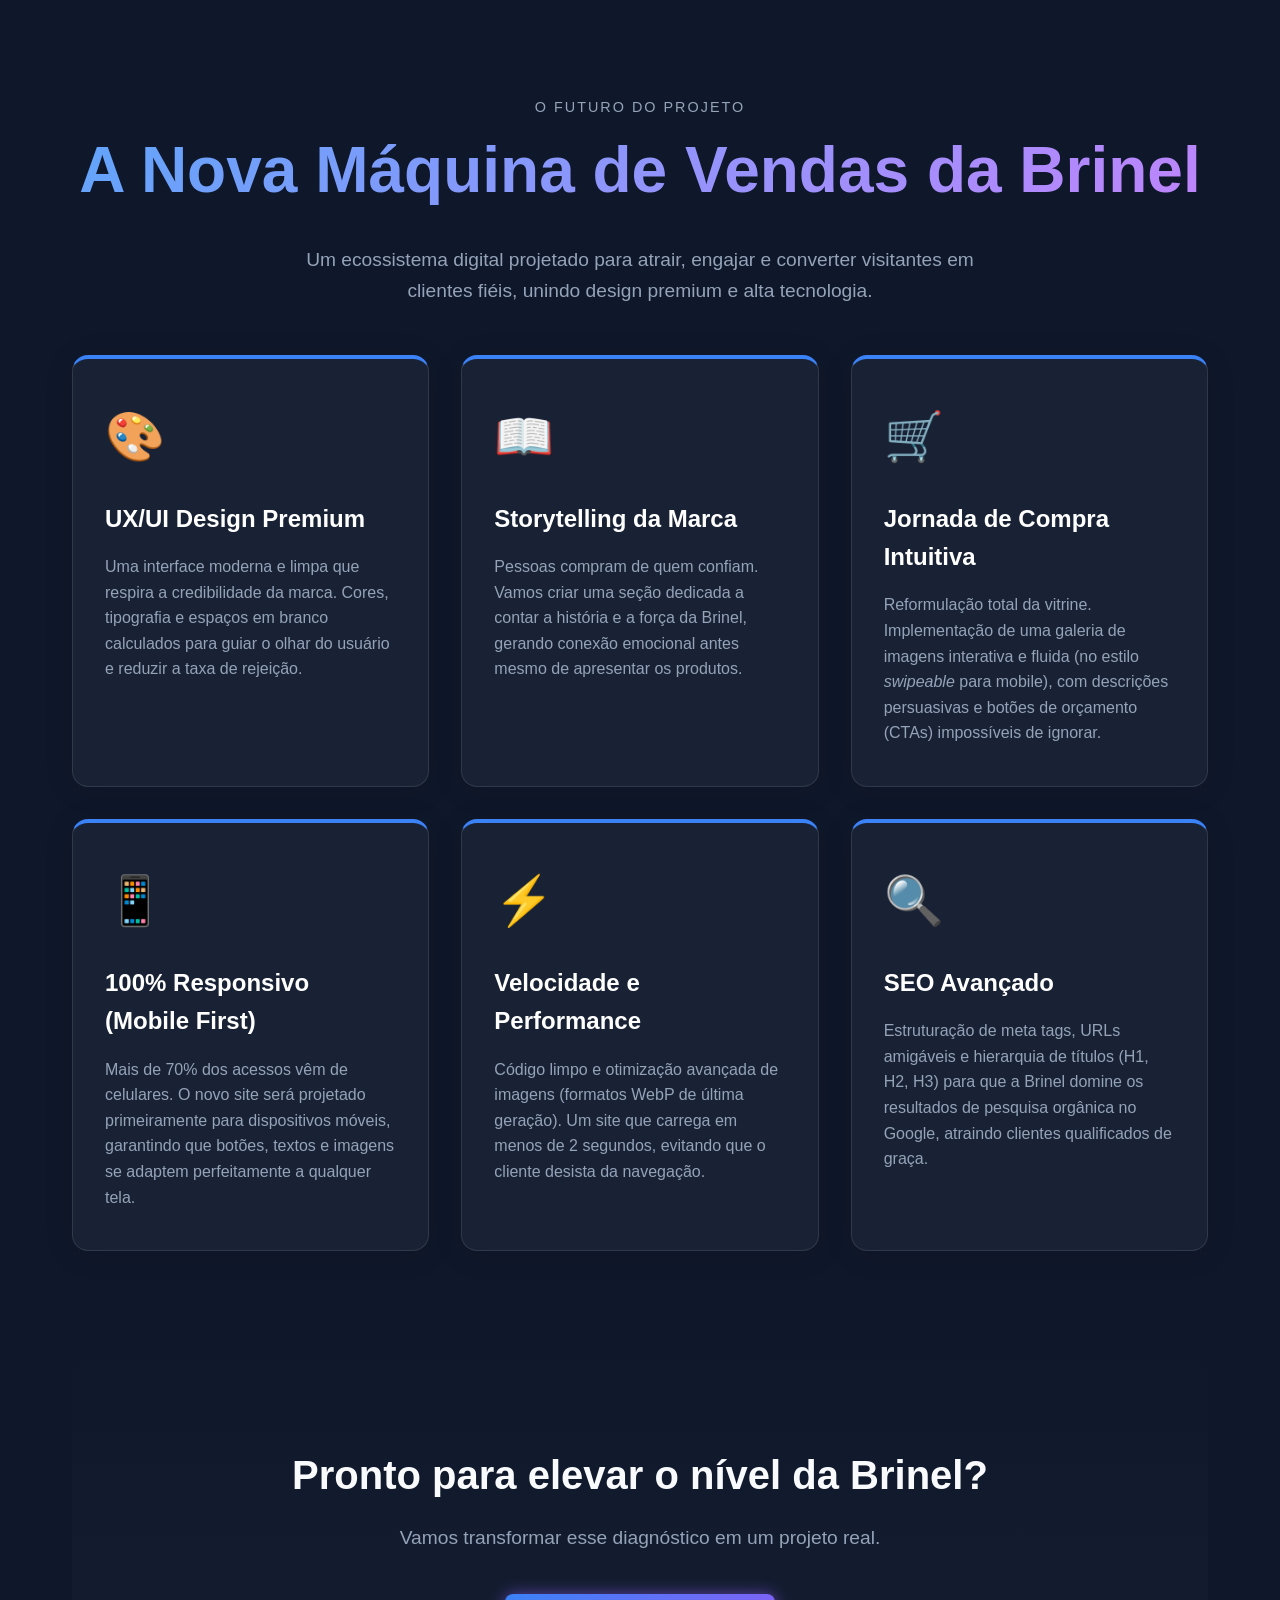
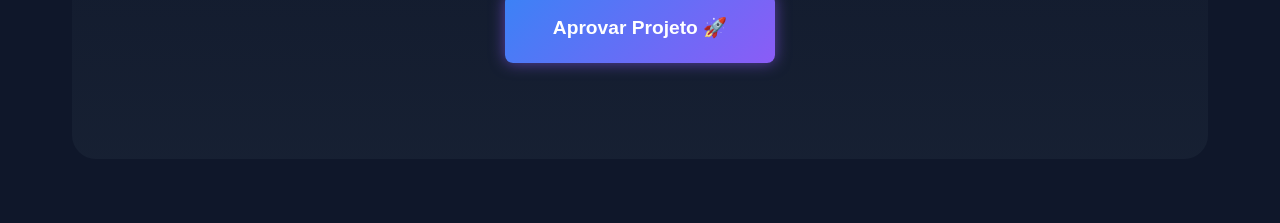
==== solucoes.html @ bbd17486 "first commit" ====
<!DOCTYPE html>
<html lang="pt-BR">
<head>
    <meta charset="UTF-8">
    <meta name="viewport" content="width=device-width, initial-scale=1.0">
    <title>A Solução - Brinel</title>
    <link rel="stylesheet" href="css/style.css">
</head>
<body class="page-transition">

    <header class="hero-solucoes hidden">
        <div class="container text-center">
            <p class="subtitle">O Futuro do Projeto</p>
            <h1 class="text-gradient">A Nova Máquina de Vendas da Brinel</h1>
            <p class="hero-description">Um ecossistema digital projetado para atrair, engajar e converter visitantes em clientes fiéis, unindo design premium e alta tecnologia.</p>
        </div>
    </header>

    <main class="container">
        <div class="solutions-grid">
            
            <div class="solution-card glass-card hidden">
                <div class="icon">🎨</div>
                <h3>UX/UI Design Premium</h3>
                <p>Uma interface moderna e limpa que respira a credibilidade da marca. Cores, tipografia e espaços em branco calculados para guiar o olhar do usuário e reduzir a taxa de rejeição.</p>
            </div>

            <div class="solution-card glass-card hidden">
                <div class="icon">📖</div>
                <h3>Storytelling da Marca</h3>
                <p>Pessoas compram de quem confiam. Vamos criar uma seção dedicada a contar a história e a força da Brinel, gerando conexão emocional antes mesmo de apresentar os produtos.</p>
            </div>

            <div class="solution-card glass-card hidden">
                <div class="icon">🛒</div>
                <h3>Jornada de Compra Intuitiva</h3>
                <p>Reformulação total da vitrine. Implementação de uma galeria de imagens interativa e fluida (no estilo <em>swipeable</em> para mobile), com descrições persuasivas e botões de orçamento (CTAs) impossíveis de ignorar.</p>
            </div>

            <div class="solution-card glass-card hidden">
                <div class="icon">📱</div>
                <h3>100% Responsivo (Mobile First)</h3>
                <p>Mais de 70% dos acessos vêm de celulares. O novo site será projetado primeiramente para dispositivos móveis, garantindo que botões, textos e imagens se adaptem perfeitamente a qualquer tela.</p>
            </div>

            <div class="solution-card glass-card hidden">
                <div class="icon">⚡</div>
                <h3>Velocidade e Performance</h3>
                <p>Código limpo e otimização avançada de imagens (formatos WebP de última geração). Um site que carrega em menos de 2 segundos, evitando que o cliente desista da navegação.</p>
            </div>

            <div class="solution-card glass-card hidden">
                <div class="icon">🔍</div>
                <h3>SEO Avançado</h3>
                <p>Estruturação de meta tags, URLs amigáveis e hierarquia de títulos (H1, H2, H3) para que a Brinel domine os resultados de pesquisa orgânica no Google, atraindo clientes qualificados de graça.</p>
            </div>

        </div>

        <div class="cta-final hidden">
            <h2>Pronto para elevar o nível da Brinel?</h2>
            <p>Vamos transformar esse diagnóstico em um projeto real.</p>
            <a href="https://wa.me/5585981311975?text=Ol%C3%A1%21%20Terminei%20de%20ver%20a%20apresenta%C3%A7%C3%A3o%20com%20o%20estudo%20de%20caso%20para%20o%20novo%20site%20da%20Brinel.%20Fiquei%20interessado%20nas%20solu%C3%A7%C3%B5es%20e%20gostaria%20de%20conversar%20sobre%20os%20pr%C3%B3ximos%20passos%20para%20iniciarmos%20o%20projeto%21" target="_blank" class="btn-scroll btn-large btn-glow">Aprovar Projeto 🚀</a>
        </div>
    </main>

    <script src="js/main.js" defer></script>
</body>
</html>
---- css/style.css ----
/* ==========================================
   Variáveis e Reset
   ========================================== */
:root {
    --bg-dark: #0f172a;       /* Fundo principal escuro */
    --bg-card: #1e293b;       /* Fundo das seções/cards */
    --text-main: #f8fafc;     /* Texto claro */
    --text-muted: #94a3b8;    /* Texto de apoio */
    --accent: #3b82f6;        /* Cor de destaque (Azul moderno) */
}

* {
    margin: 0;
    padding: 0;
    box-sizing: border-box;
}

body {
    font-family: 'Inter', -apple-system, BlinkMacSystemFont, "Segoe UI", Roboto, sans-serif;
    background-color: var(--bg-dark);
    color: var(--text-main);
    line-height: 1.6;
    overflow-x: hidden; /* Evita rolagem horizontal indesejada */
}

/* ==========================================
   Classes Utilitárias e Estrutura
   ========================================== */
.container {
    max-width: 1200px;
    margin: 0 auto;
    padding: 0 2rem;
}

/* ==========================================
   Seção Hero (Capa)
   ========================================== */
.hero {
    height: 100vh; /* Ocupa 100% da altura da tela */
    display: flex;
    align-items: center;
    justify-content: center;
    text-align: center;
}

.hero h1 {
    font-size: clamp(2.5rem, 5vw, 4rem); /* Responsivo por padrão */
    margin-bottom: 1rem;
}

.hero h1 span {
    color: var(--accent);
}

.hero p {
    font-size: 1.2rem;
    color: var(--text-muted);
    margin-bottom: 2rem;
}

/* Botão provisório */
.btn-scroll {
    display: inline-block;
    padding: 1rem 2rem;
    background-color: var(--accent);
    color: #fff;
    text-decoration: none;
    border-radius: 8px;
    font-weight: bold;
    transition: background-color 0.3s ease;
}

.btn-scroll:hover {
    background-color: #2563eb;
}

#cursor-glow {
    position: fixed;
    top: 0;
    left: 0;
    width: 300px;
    height: 300px;
    background: radial-gradient(circle, rgba(59, 130, 246, 0.15) 0%, transparent 70%);
    border-radius: 50%;
    pointer-events: none; /* Para não atrapalhar os cliques */
    transform: translate(-50%, -50%); /* Centraliza no mouse */
    z-index: 0; /* Fica atrás de tudo */
    transition: top 0.1s ease, left 0.1s ease;
}

/* Garante que o conteúdo fique na frente do brilho */
.hero .container {
    position: relative;
    z-index: 10;
}









/* ==========================================
   Página de Análise (Layout e Efeitos)
   ========================================== */
.page-header {
    text-align: center;
    margin: 4rem auto;
}
.page-header h2 { font-size: 2.5rem; }
.page-header span { color: #ef4444; } /* Vermelho para problemas */
.subtitle { color: var(--text-muted); font-size: 0.9rem; text-transform: uppercase; letter-spacing: 2px; }

/* Layout Ziguezague */
.analysis-row {
    display: flex;
    align-items: center;
    gap: 4rem;
    margin-bottom: 6rem;
}

.analysis-row.reverse {
    flex-direction: row-reverse;
}

.analysis-img {
    position: relative; 
    display: flex;
    flex: 1.5; 
}

.analysis-img img {
    width: 100%;
    aspect-ratio: 16 / 9;
    object-fit: cover;
    object-position: top;
    border-radius: 12px;
    box-shadow: 0 20px 40px rgba(0,0,0,0.6);
    position: relative;
    z-index: 2;
    transition: transform 0.3s ease;
}
.analysis-img img:hover { transform: scale(1.02); }

.analysis-text {
    /* O texto mantém a proporção base de 1 */
    flex: 1;
}

/* Efeito Glassmorphism (Vidro) */
.glass-card {
    background: rgba(30, 41, 59, 0.7);
    backdrop-filter: blur(10px);
    -webkit-backdrop-filter: blur(10px);
    border: 1px solid rgba(255, 255, 255, 0.1);
    padding: 2.5rem;
    border-radius: 16px;
    box-shadow: 0 4px 30px rgba(0, 0, 0, 0.1);
}

.glass-card h3 {
    color: var(--accent);
    margin-bottom: 1rem;
    font-size: 1.8rem;
}

.bad-points { list-style: none; margin-top: 1.5rem; }
.bad-points li { margin-bottom: 0.5rem; color: #fca5a5; }

/* Botão Próxima Página */
.next-step-container { text-align: center; margin: 6rem 0; }
.next-step-container p { margin-bottom: 1rem; font-size: 1.2rem; color: var(--text-muted); }
.btn-large { font-size: 1.2rem; padding: 1.2rem 3rem; background: linear-gradient(135deg, var(--accent), #8b5cf6); border: none; }
.btn-large:hover { box-shadow: 0 0 20px rgba(139, 92, 246, 0.5); transform: translateY(-3px); }

/* Classes para Animação JS */
.hidden { opacity: 0; transform: translateY(50px); transition: all 0.8s ease-out; }
.show { opacity: 1; transform: translateY(0); }

/* Responsivo para Mobile */
@media (max-width: 768px) {
    .analysis-row, .analysis-row.reverse { flex-direction: column; gap: 2rem; }
    .glass-card { padding: 1.5rem; }
}




/* ==========================================
   Página de Soluções (Grid e Efeitos)
   ========================================== */

/* Header Específico */
.hero-solucoes {
    padding: 6rem 0 3rem;
}
.text-center { text-align: center; }
.hero-description {
    max-width: 700px;
    margin: 1.5rem auto 0;
    font-size: 1.2rem;
    color: var(--text-muted);
}

/* Texto com Gradiente Moderno */
.text-gradient {
    font-size: clamp(2.5rem, 5vw, 4rem);
    background: linear-gradient(135deg, #60a5fa, #c084fc);
    -webkit-background-clip: text;
    -webkit-text-fill-color: transparent;
    margin-bottom: 0.5rem;
}

/* Grid de Cards */
.solutions-grid {
    display: grid;
    /* Cria colunas responsivas automaticamente (mínimo 300px, máximo 1 fração do espaço) */
    grid-template-columns: repeat(auto-fit, minmax(320px, 1fr));
    gap: 2rem;
    margin-bottom: 6rem;
}

/* Estilização do Card de Solução */
.solution-card {
    padding: 2.5rem 2rem;
    border-top: 4px solid var(--accent); /* Linha colorida no topo do card */
    transition: transform 0.4s ease, box-shadow 0.4s ease;
    display: flex;
    flex-direction: column;
}

.solution-card:hover {
    transform: translateY(-10px); /* Faz o card flutuar para cima */
    box-shadow: 0 20px 40px rgba(59, 130, 246, 0.2); /* Brilho azulado */
    border-top-color: #c084fc; /* Muda a cor da borda ao passar o mouse */
}

.solution-card .icon {
    font-size: 3rem;
    margin-bottom: 1.5rem;
}

.solution-card h3 {
    font-size: 1.5rem;
    color: #fff;
    margin-bottom: 1rem;
}

.solution-card p {
    color: var(--text-muted);
    font-size: 1rem;
    flex-grow: 1; /* Faz com que os textos preencham o espaço uniformemente */
}

/* Call to Action Final */
.cta-final {
    text-align: center;
    padding: 6rem 2rem;
    background: linear-gradient(to bottom, transparent, rgba(30, 41, 59, 0.5));
    border-radius: 24px;
    margin-bottom: 4rem;
}

.cta-final h2 {
    font-size: 2.5rem;
    margin-bottom: 1rem;
}

.cta-final p {
    color: var(--text-muted);
    font-size: 1.2rem;
    margin-bottom: 2.5rem;
}

/* Botão com efeito de Brilho (Glow) */
.btn-glow {
    position: relative;
    box-shadow: 0 0 15px rgba(139, 92, 246, 0.6);
}
.btn-glow:hover {
    box-shadow: 0 0 30px rgba(139, 92, 246, 0.8), 0 0 60px rgba(139, 92, 246, 0.4);
}
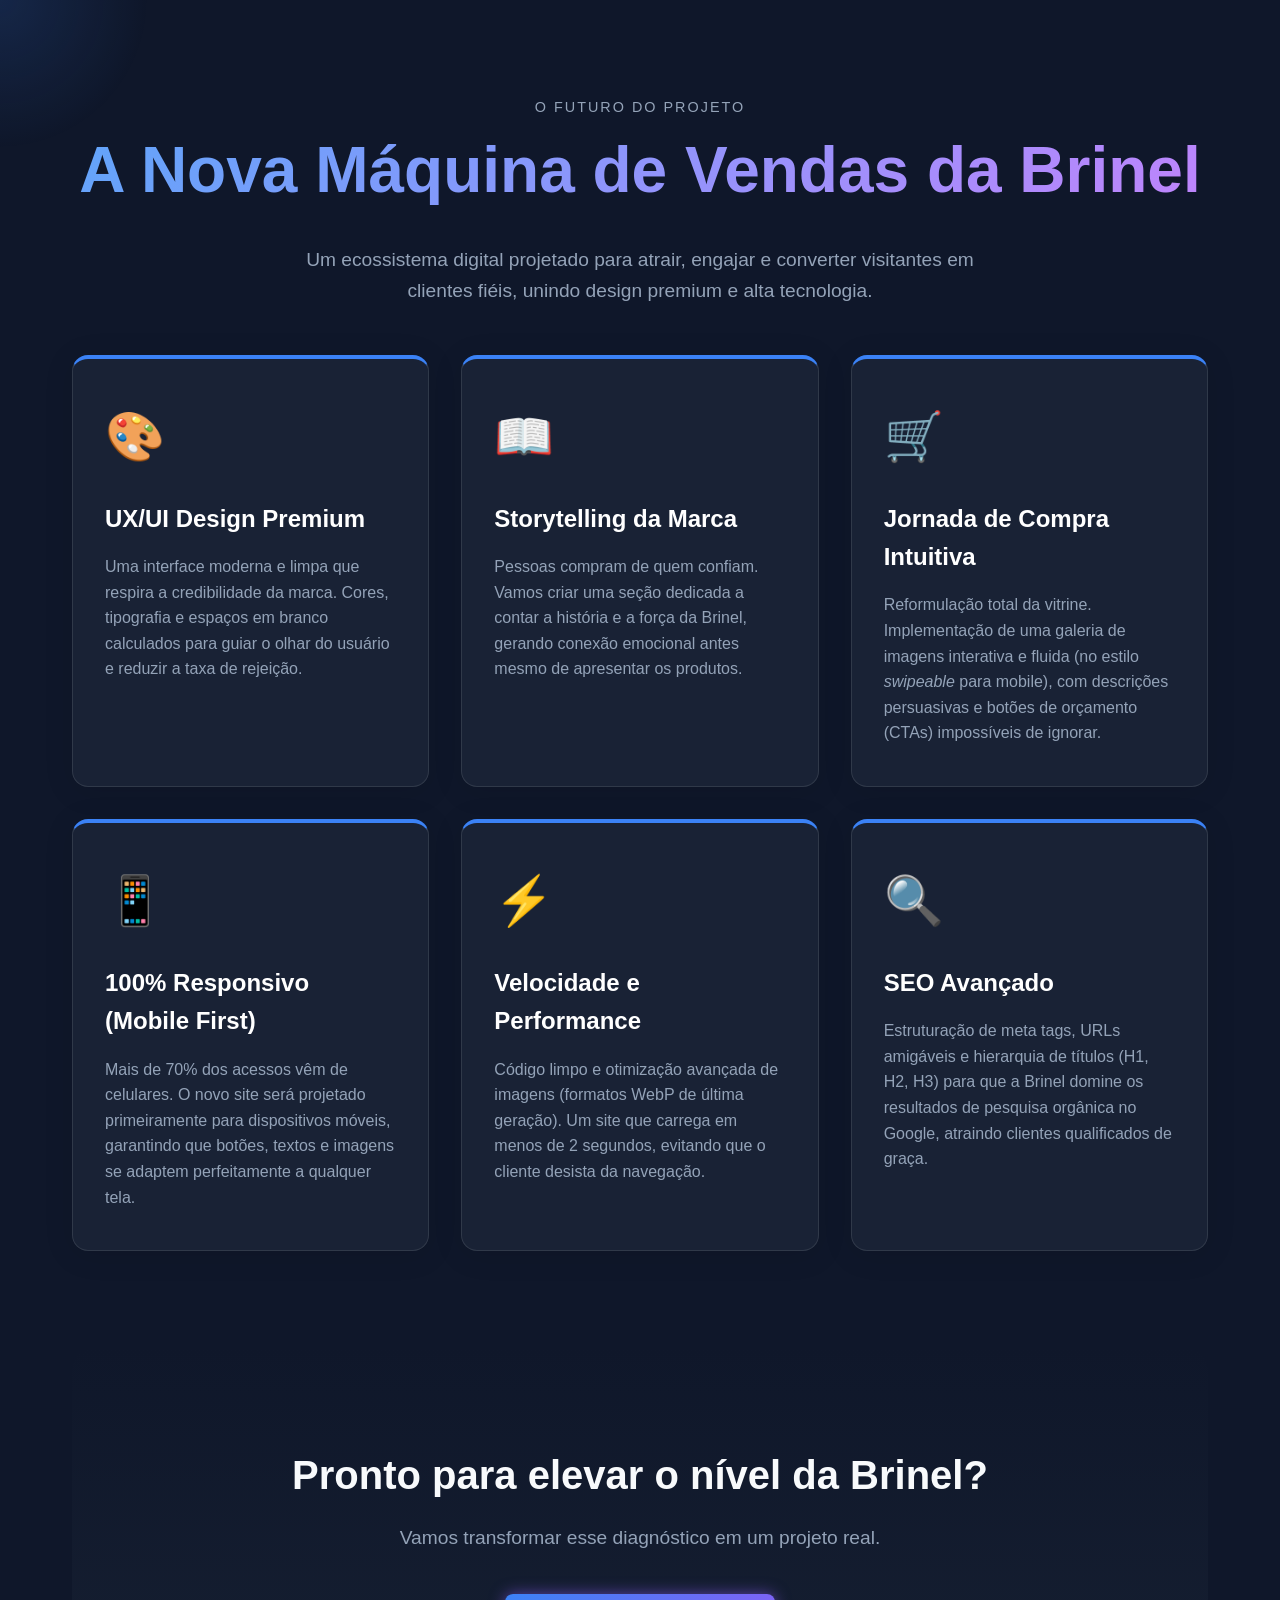
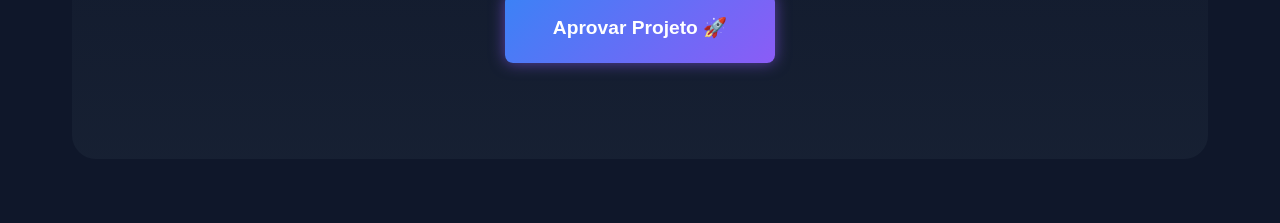
==== commit 2eacc288: "Fox: Corrije mouse" ====
--- a/solucoes.html
+++ b/solucoes.html
@@ -7,6 +7,7 @@
     <link rel="stylesheet" href="css/style.css">
 </head>
 <body class="page-transition">
+    <div id="cursor-glow"></div>
 
     <header class="hero-solucoes hidden">
         <div class="container text-center">
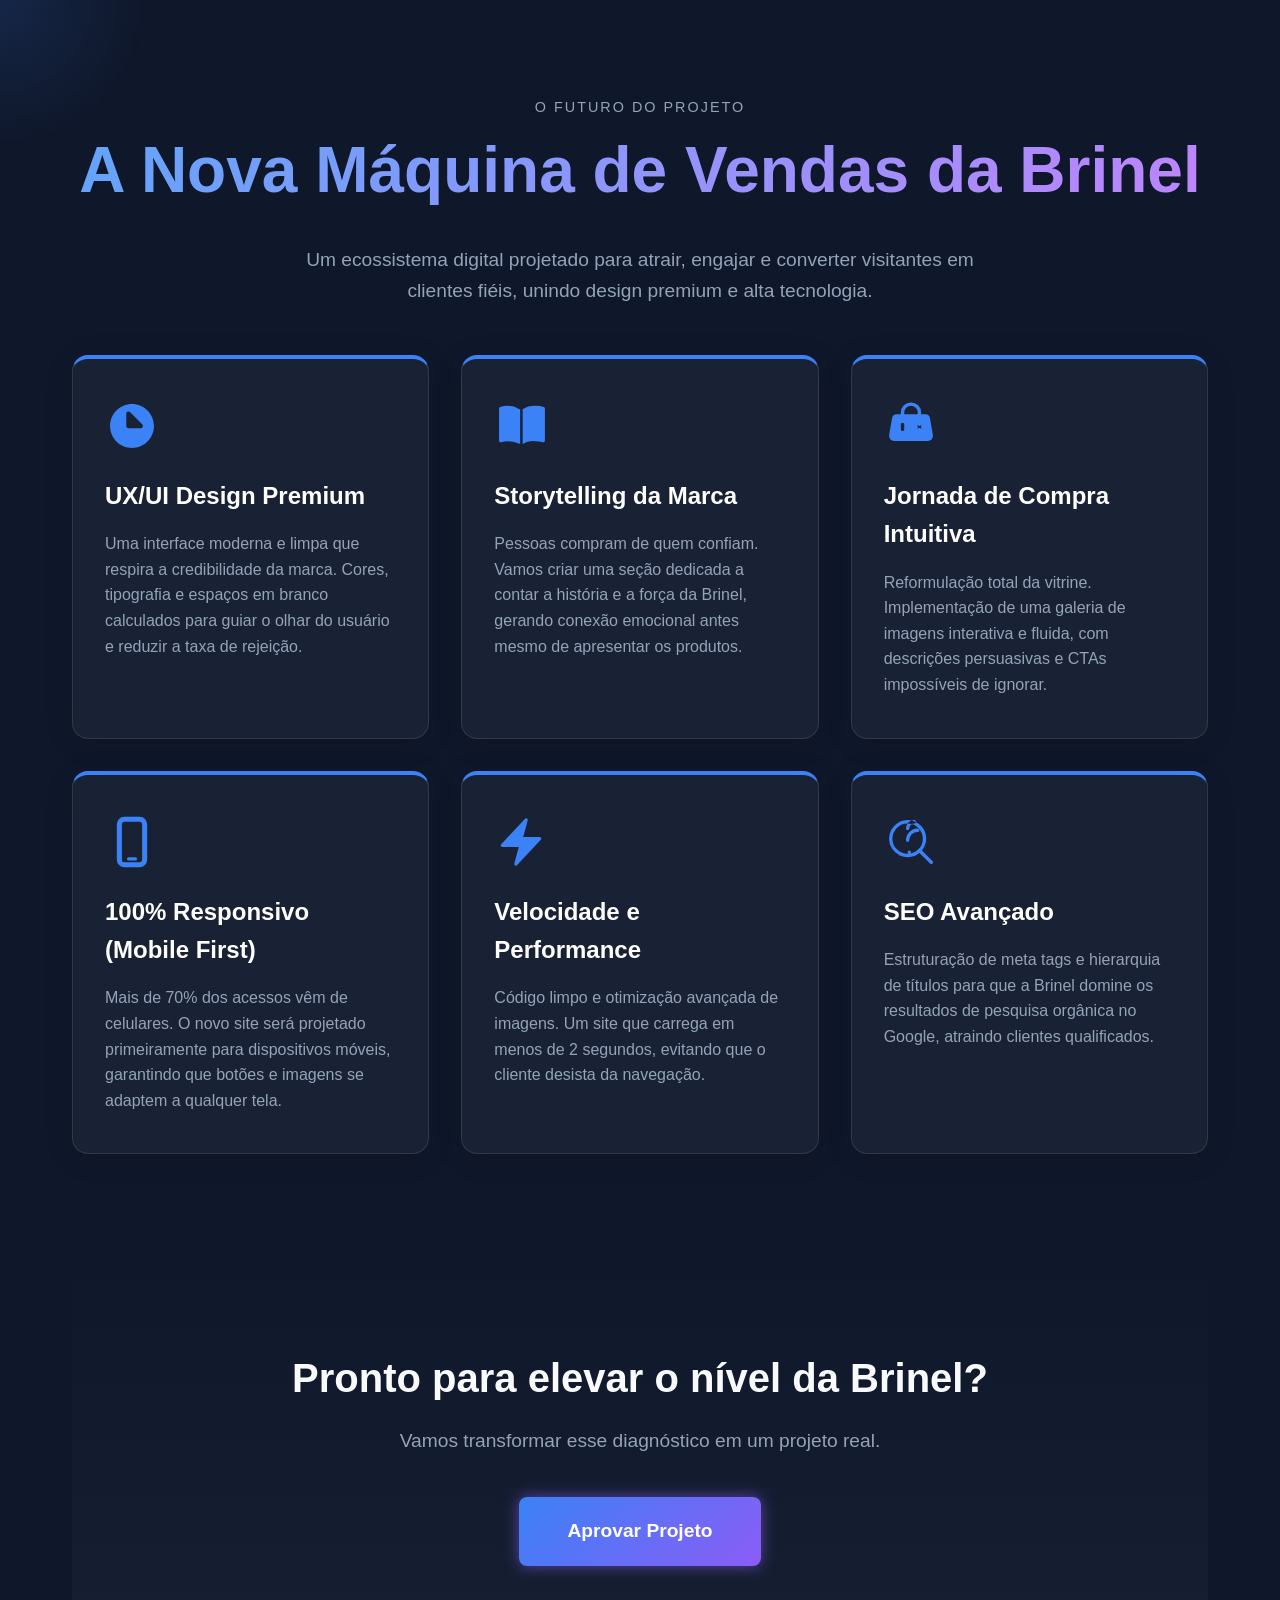
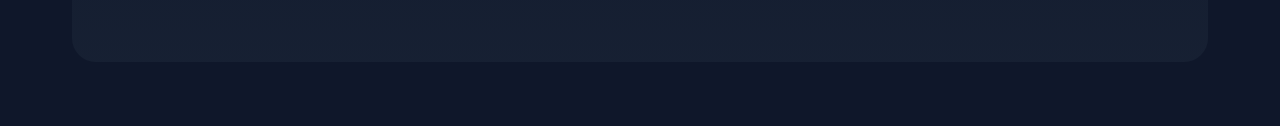
==== commit 3166f2fe: "Fix: Algumas correcoes" ====
--- a/solucoes.html
+++ b/solucoes.html
@@ -19,41 +19,53 @@
 
     <main class="container">
         <div class="solutions-grid">
-            
+
             <div class="solution-card glass-card hidden">
-                <div class="icon">🎨</div>
+                <div class="icon">
+                    <svg xmlns="http://www.w3.org/2000/svg" viewBox="0 0 24 24" fill="currentColor"><path fill-rule="evenodd" d="M2.25 12c0-5.385 4.365-9.75 9.75-9.75s9.75 4.365 9.75 9.75-4.365 9.75-9.75 9.75S2.25 17.385 2.25 12zm14.024-.983a1.125 1.125 0 010 1.966h-5.697a1.125 1.125 0 01-1.125-1.125v-5.697a1.125 1.125 0 011.966 0l4.856 4.856z" clip-rule="evenodd" /></svg>
+                </div>
                 <h3>UX/UI Design Premium</h3>
                 <p>Uma interface moderna e limpa que respira a credibilidade da marca. Cores, tipografia e espaços em branco calculados para guiar o olhar do usuário e reduzir a taxa de rejeição.</p>
             </div>
 
             <div class="solution-card glass-card hidden">
-                <div class="icon">📖</div>
+                <div class="icon">
+                    <svg xmlns="http://www.w3.org/2000/svg" viewBox="0 0 24 24" fill="currentColor"><path d="M11.25 4.533A9.707 9.707 0 006 3a9.735 9.735 0 00-3.25.555.75.75 0 00-.5.707v14.25a.75.75 0 001 .707A8.237 8.237 0 016 18.75c1.99 0 3.89.466 5.625 1.298V4.533zM12.75 20.048a8.237 8.237 0 015.625-1.298c1.147 0 2.255.155 3.25.437a.75.75 0 001-.707V4.262a.75.75 0 00-.5-.707A9.735 9.735 0 0018 3a9.707 9.707 0 00-5.25 1.533v15.515z" /></svg>
+                </div>
                 <h3>Storytelling da Marca</h3>
                 <p>Pessoas compram de quem confiam. Vamos criar uma seção dedicada a contar a história e a força da Brinel, gerando conexão emocional antes mesmo de apresentar os produtos.</p>
             </div>
 
             <div class="solution-card glass-card hidden">
-                <div class="icon">🛒</div>
+                <div class="icon">
+                    <svg xmlns="http://www.w3.org/2000/svg" viewBox="0 0 24 24" fill="currentColor"><path fill-rule="evenodd" d="M7.5 6v.75H5.513c-.96 0-1.764.724-1.926 1.661l-1.323 7.641a2.25 2.25 0 002.227 2.589h15.018a2.25 2.25 0 002.227-2.589l-1.323-7.641a1.992 1.992 0 00-1.926-1.661H16.5V6a4.5 4.5 0 10-9 0zM12 3a3 3 0 00-3 3v.75h6V6a3 3 0 00-3-3zm-3 8.25a.75.75 0 10-1.5 0v2.25a.75.75 0 001.5 0v-2.25zm7.5 0a.75.75 0 11-1.5 0v2.25a.75.75 0 011.5 0v-2.25z" clip-rule="evenodd" /></svg>
+                </div>
                 <h3>Jornada de Compra Intuitiva</h3>
-                <p>Reformulação total da vitrine. Implementação de uma galeria de imagens interativa e fluida (no estilo <em>swipeable</em> para mobile), com descrições persuasivas e botões de orçamento (CTAs) impossíveis de ignorar.</p>
+                <p>Reformulação total da vitrine. Implementação de uma galeria de imagens interativa e fluida, com descrições persuasivas e CTAs impossíveis de ignorar.</p>
             </div>
 
             <div class="solution-card glass-card hidden">
-                <div class="icon">📱</div>
+                <div class="icon">
+                    <svg xmlns="http://www.w3.org/2000/svg" viewBox="0 0 24 24" fill="currentColor"><path d="M10.5 18.75a.75.75 0 000 1.5h3a.75.75 0 000-1.5h-3z" /><path fill-rule="evenodd" d="M8.625.75A3.375 3.375 0 005.25 4.125v15.75a3.375 3.375 0 003.375 3.375h6.75a3.375 3.375 0 003.375-3.375V4.125A3.375 3.375 0 0015.375.75h-6.75zM7.5 4.125c0-.621.504-1.125 1.125-1.125h6.75c.621 0 1.125.504 1.125 1.125v15.75c0 .621-.504 1.125-1.125 1.125h-6.75a1.125 1.125 0 01-1.125-1.125V4.125z" clip-rule="evenodd" /></svg>
+                </div>
                 <h3>100% Responsivo (Mobile First)</h3>
-                <p>Mais de 70% dos acessos vêm de celulares. O novo site será projetado primeiramente para dispositivos móveis, garantindo que botões, textos e imagens se adaptem perfeitamente a qualquer tela.</p>
+                <p>Mais de 70% dos acessos vêm de celulares. O novo site será projetado primeiramente para dispositivos móveis, garantindo que botões e imagens se adaptem a qualquer tela.</p>
             </div>
 
             <div class="solution-card glass-card hidden">
-                <div class="icon">⚡</div>
+                <div class="icon">
+                    <svg xmlns="http://www.w3.org/2000/svg" viewBox="0 0 24 24" fill="currentColor"><path fill-rule="evenodd" d="M14.615 1.595a.75.75 0 01.359.852L12.982 9.75h7.268a.75.75 0 01.548 1.262l-10.5 11.25a.75.75 0 01-1.272-.71l1.992-7.302H3.75a.75.75 0 01-.548-1.262l10.5-11.25a.75.75 0 01.913-.143z" clip-rule="evenodd" /></svg>
+                </div>
                 <h3>Velocidade e Performance</h3>
-                <p>Código limpo e otimização avançada de imagens (formatos WebP de última geração). Um site que carrega em menos de 2 segundos, evitando que o cliente desista da navegação.</p>
+                <p>Código limpo e otimização avançada de imagens. Um site que carrega em menos de 2 segundos, evitando que o cliente desista da navegação.</p>
             </div>
 
             <div class="solution-card glass-card hidden">
-                <div class="icon">🔍</div>
+                <div class="icon">
+                    <svg xmlns="http://www.w3.org/2000/svg" viewBox="0 0 24 24" fill="currentColor"><path fill-rule="evenodd" d="M10.5 3.75a6.75 6.75 0 100 13.5 6.75 6.75 0 000-13.5zM2.25 10.5a8.25 8.25 0 1114.59 5.28l4.69 4.69a.75.75 0 11-1.06 1.06l-4.69-4.69A8.25 8.25 0 012.25 10.5zm8.25-3.75a.75.75 0 00.75-.75 2.25 2.25 0 012.25-2.25.75.75 0 000-1.5 3.75 3.75 0 00-3.75 3.75.75.75 0 00.75.75zM10.5 12a.75.75 0 00.75-.75 3.75 3.75 0 013.75-3.75.75.75 0 000-1.5 5.25 5.25 0 00-5.25 5.25.75.75 0 00.75.75zM12 16.5a.75.75 0 01-1.5 0c0-.414.336-.75.75-.75s.75.336.75.75z" clip-rule="evenodd" /></svg>
+                </div>
                 <h3>SEO Avançado</h3>
-                <p>Estruturação de meta tags, URLs amigáveis e hierarquia de títulos (H1, H2, H3) para que a Brinel domine os resultados de pesquisa orgânica no Google, atraindo clientes qualificados de graça.</p>
+                <p>Estruturação de meta tags e hierarquia de títulos para que a Brinel domine os resultados de pesquisa orgânica no Google, atraindo clientes qualificados.</p>
             </div>
 
         </div>
@@ -61,7 +73,7 @@
         <div class="cta-final hidden">
             <h2>Pronto para elevar o nível da Brinel?</h2>
             <p>Vamos transformar esse diagnóstico em um projeto real.</p>
-            <a href="https://wa.me/5585981311975?text=Ol%C3%A1%21%20Terminei%20de%20ver%20a%20apresenta%C3%A7%C3%A3o%20com%20o%20estudo%20de%20caso%20para%20o%20novo%20site%20da%20Brinel.%20Fiquei%20interessado%20nas%20solu%C3%A7%C3%B5es%20e%20gostaria%20de%20conversar%20sobre%20os%20pr%C3%B3ximos%20passos%20para%20iniciarmos%20o%20projeto%21" target="_blank" class="btn-scroll btn-large btn-glow">Aprovar Projeto 🚀</a>
+            <a href="https://wa.me/5585981311975?text=Ol%C3%A1%21%20Terminei%20de%20ver%20a%20apresenta%C3%A7%C3%A3o%20com%20o%20estudo%20de%20caso%20para%20o%20novo%20site%20da%20Brinel.%20Fiquei%20interessado%20nas%20solu%C3%A7%C3%B5es%20e%20gostaria%20de%20conversar%20sobre%20os%20pr%C3%B3ximos%20passos%20para%20iniciarmos%20o%20projeto%21" target="_blank" class="btn-scroll btn-large btn-glow">Aprovar Projeto</a>
         </div>
     </main>
 
--- a/css/style.css
+++ b/css/style.css
@@ -238,8 +238,18 @@
 }
 
 .solution-card .icon {
-    font-size: 3rem;
+    width: 54px;
+    height: 54px;
     margin-bottom: 1.5rem;
+    color: var(--accent);
+    display: flex;
+    align-items: center;
+}
+
+.solution-card .icon svg {
+    width: 100%;
+    height: 100%;
+    fill: currentColor;
 }
 
 .solution-card h3 {
